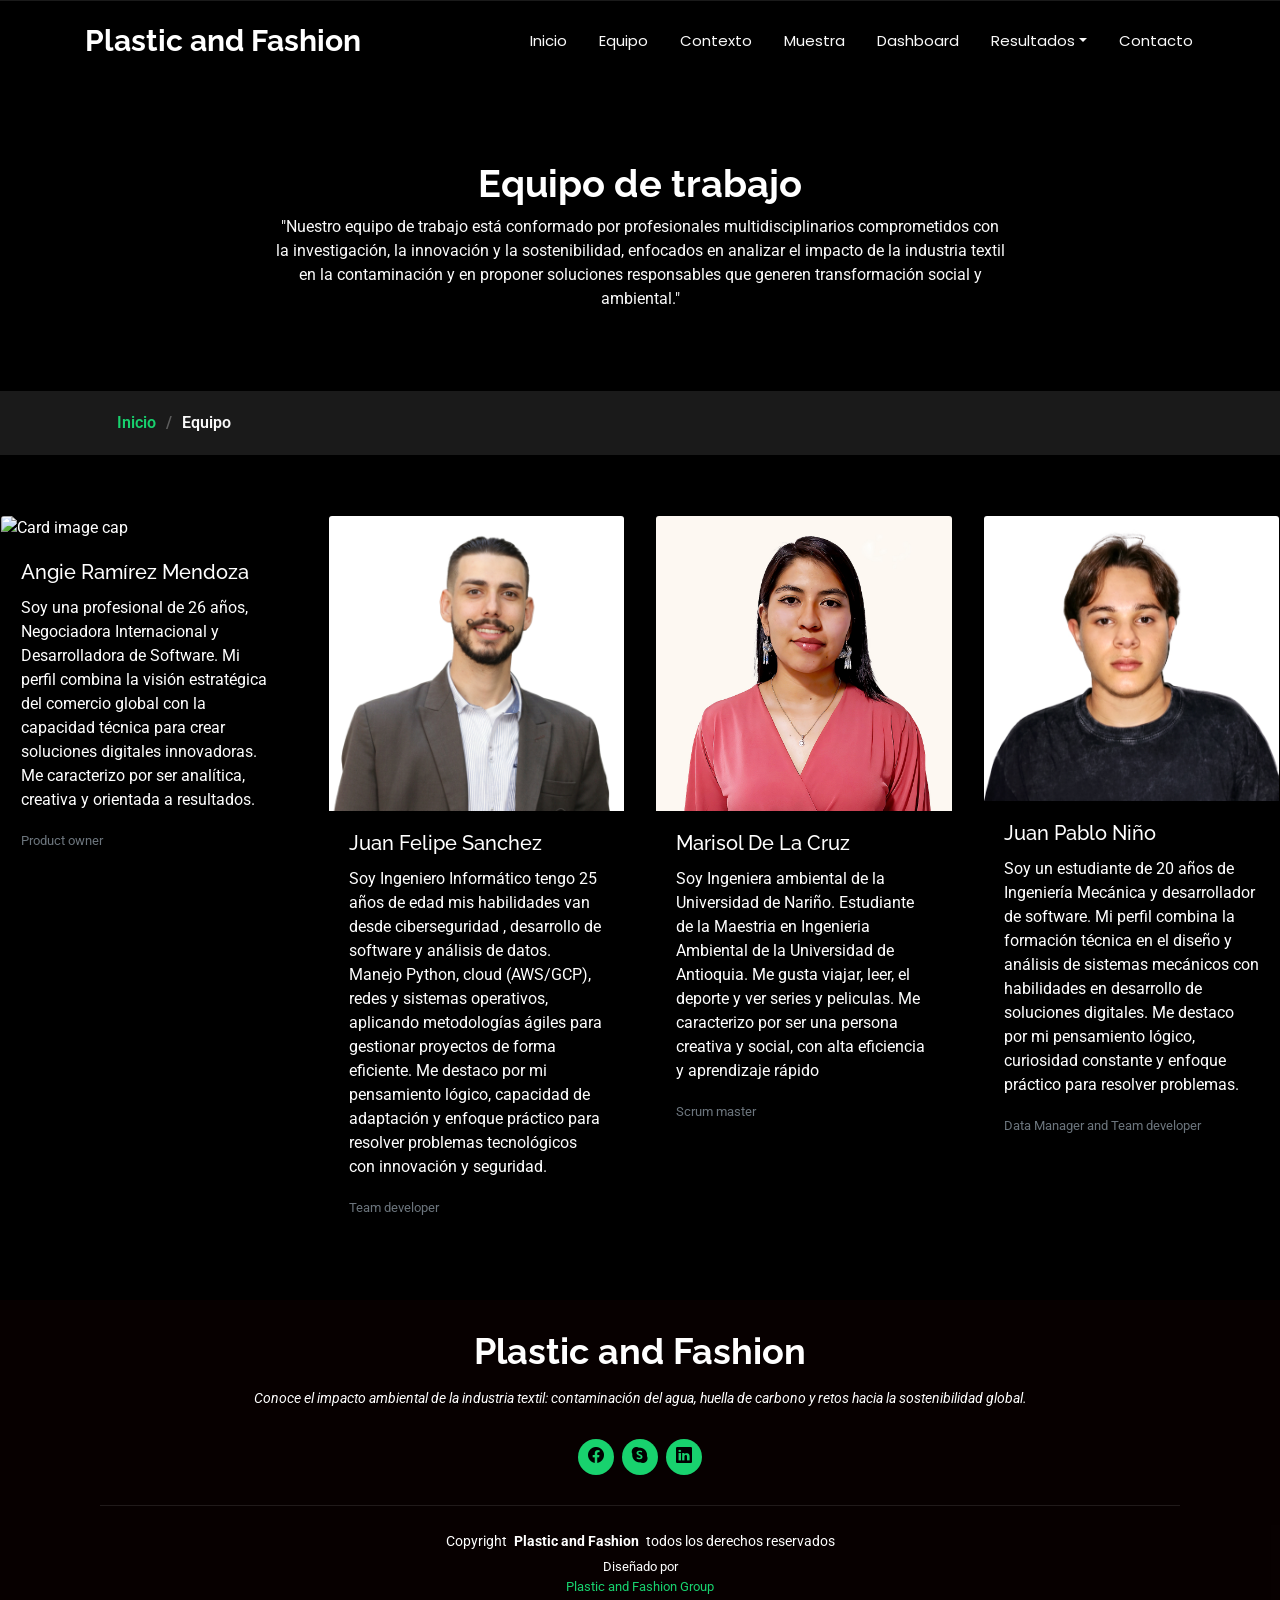
==== about.html @ 72067ec5 "Plastic-and-fashion-project Plastic-and-fashion-project" ====
<!DOCTYPE html>
<html lang="Es">

<head>
  <meta charset="utf-8">
  <meta content="width=device-width, initial-scale=1.0" name="viewport">
  <title>Equipo - Plastic and Fashion</title>
  <meta name="description" content="Descubre cómo la moda contamina y qué estrategias sostenibles pueden transformar la industria textil hacia un futuro responsable.">
  <meta name="keywords" content="Plastico, fashion, ropa, sustentable, sostenible, medio ambiente, contaminacion, reciclaje">

  <!-- Favicons -->
  <link href="assets/img/favicon.png" rel="icon">
  <link href="assets/img/apple-touch-icon.png" rel="apple-touch-icon">

  <!-- Fonts -->
  <link href="https://fonts.googleapis.com" rel="preconnect">
  <link href="https://fonts.gstatic.com" rel="preconnect" crossorigin>
  <link href="https://fonts.googleapis.com/css2?family=Roboto:ital,wght@0,100;0,300;0,400;0,500;0,700;0,900;1,100;1,300;1,400;1,500;1,700;1,900&family=Poppins:ital,wght@0,100;0,200;0,300;0,400;0,500;0,600;0,700;0,800;0,900;1,100;1,200;1,300;1,400;1,500;1,600;1,700;1,800;1,900&family=Raleway:ital,wght@0,100;0,200;0,300;0,400;0,500;0,600;0,700;0,800;0,900;1,100;1,200;1,300;1,400;1,500;1,600;1,700;1,800;1,900&display=swap" rel="stylesheet">

  <!-- Vendor CSS Files -->
  <link href="assets/vendor/bootstrap/css/bootstrap.min.css" rel="stylesheet">
  <link href="assets/vendor/bootstrap-icons/bootstrap-icons.css" rel="stylesheet">
  <link href="assets/vendor/aos/aos.css" rel="stylesheet">
  <link href="assets/vendor/swiper/swiper-bundle.min.css" rel="stylesheet">
  <link href="assets/vendor/glightbox/css/glightbox.min.css" rel="stylesheet">
  

  <!-- Main CSS File -->
<script src="https://code.jquery.com/jquery-3.3.1.slim.min.js" integrity="sha384-q8i/X+965DzO0rT7abK41JStQIAqVgRVzpbzo5smXKp4YfRvH+8abtTE1Pi6jizo" crossorigin="anonymous"></script>
<script src="https://cdn.jsdelivr.net/npm/popper.js@1.14.3/dist/umd/popper.min.js" integrity="sha384-ZMP7rVo3mIykV+2+9J3UJ46jBk0WLaUAdn689aCwoqbBJiSnjAK/l8WvCWPIPm49" crossorigin="anonymous"></script>
<script src="https://cdn.jsdelivr.net/npm/bootstrap@4.1.3/dist/js/bootstrap.min.js" integrity="sha384-ChfqqxuZUCnJSK3+MXmPNIyE6ZbWh2IMqE241rYiqJxyMiZ6OW/JmZQ5stwEULTy" crossorigin="anonymous"></script>
  <link rel="stylesheet" href="https://cdn.jsdelivr.net/npm/bootstrap@4.1.3/dist/css/bootstrap.min.css" integrity="sha384-MCw98/SFnGE8fJT3GXwEOngsV7Zt27NXFoaoApmYm81iuXoPkFOJwJ8ERdknLPMO" crossorigin="anonymous">
  <link href="assets/css/main.css" rel="stylesheet">

</head>

<body class="about-page">
  <style>

img{
    transition: transform 0.4s ease, box-shadow 0.4s ease;
}
img:hover {
      transform: scale(1.1); /* agranda un poco */
      box-shadow: 10px 10px 20px rgba(6, 185, 39, 0.4);
    }
</style>

  <header id="header" class="header d-flex align-items-center fixed-top">
    <div class="container-fluid container-xl position-relative d-flex align-items-center justify-content-between">

      <a href="index.html" class="logo d-flex align-items-center">
        <!-- Uncomment the line below if you also wish to use an image logo -->
        <!-- <img src="assets/img/logo.webp" alt=""> -->
        <h1 class="sitename">Plastic and Fashion</h1>
      </a>

      <nav id="navmenu" class="navmenu">
        <ul>
          <li><a href="index.html">Inicio</a></li>
          <li><a href="about.html">Equipo</a></li>
          <li><a href="resume.html">Contexto</a></li>
          <li><a href="Muestras.html">Muestra</a></li>
          <li><a href="portfolio.html">Dashboard</a></li>
          <li><div class="dropdown custom-dropdown"><a href="services.html" class="dropdown-toggle">Resultados</a>
            <ul class="dropdown-menu custom-dropdown-menu"  aria-labelledby="dropdownMenuButton">
              <li><a class="dropdown-item" href="service-details.html">Analisis de resultados</a></li>
              <li><a class="dropdown-item" href="service-details-2.html">Producciónes mas limpias</a></li>
            </ul> 
          </div></li>
          
          <li><a href="contact.html">Contacto</a></li>
        </ul>
        <i class="mobile-nav-toggle d-xl-none bi bi-list"></i>
      </nav>

    </div>
  </header>

  <main class="main">

    <!-- Page Title -->
    <div class="page-title" data-aos="fade">
      <div class="heading">
        <div class="container">
          <div class="row d-flex justify-content-center text-center">
            <div class="col-lg-8">
              <h1>Equipo de trabajo</h1>
              <p class="mb-0">"Nuestro equipo de trabajo está conformado por profesionales multidisciplinarios comprometidos con la investigación, la innovación y la sostenibilidad, enfocados en analizar el impacto de la industria textil en la contaminación y en proponer soluciones responsables que generen transformación social y ambiental."</p>
            </div>
          </div>
        </div>
      </div>
      <nav class="breadcrumbs">
        <div class="container">
          <ol>
            <li><a href="index.html">Inicio</a></li>
            <li class="current">Equipo</li>
          </ol>
        </div>
      </nav>
    </div><!-- End Page Title -->

    <!-- About Section -->

    <section class="about section">

<div class="card-deck bg-transparent">
  <div class="card bg-transparent text-white">
    <img class="card-img-top" src="assets\img\person\Angie.jpg" alt="Card image cap">
    <div class="card-body">
      <h5 class="card-title">Angie Ramírez Mendoza</h5>
      <p class="card-text">Soy una profesional de 26 años, Negociadora Internacional y Desarrolladora de Software. Mi perfil combina la visión estratégica del comercio global con la capacidad técnica para crear soluciones digitales innovadoras. Me caracterizo por ser analítica, creativa y orientada a resultados.</p>
      <p class="card-text"><small class="text-muted">Product owner</small></p>
    </div>
  </div>
  <div class="card bg-transparent text-white">
    <img class="card-img-top" src="assets\img\person\juanfelipe.jpg" alt="Card image cap">
    <div class="card-body">
      <h5 class="card-title">Juan Felipe Sanchez</h5>
      <p class="card-text">Soy Ingeniero Informático tengo 25 años de edad mis habilidades van desde ciberseguridad , desarrollo de software y análisis de datos. Manejo Python, cloud (AWS/GCP), redes y sistemas operativos, aplicando metodologías ágiles para gestionar proyectos de forma eficiente. Me destaco por mi pensamiento lógico, capacidad de adaptación y enfoque práctico para resolver problemas tecnológicos con innovación y seguridad.</p>
      <p class="card-text"><small class="text-muted">Team developer</small></p>
    </div>
  </div>
  <div class="card bg-transparent text-white">
    <img class="card-img-top" src="assets\img\person\marisol.jpg" alt="Card image cap">
    <div class="card-body">
      <h5 class="card-title">Marisol De La Cruz</h5>
      <p class="card-text">Soy Ingeniera ambiental de la Universidad de Nariño. Estudiante de la Maestria en Ingenieria Ambiental de la Universidad de Antioquia. Me gusta viajar, leer, el deporte y ver series y peliculas. Me caracterizo por ser una persona creativa y social, con alta eficiencia y aprendizaje rápido</p>
      <p class="card-text"><small class="text-muted">Scrum master</small></p>
    </div>
  </div>
  <div class="card bg-transparent text-white">
    <img class="card-img-top" src="assets\img\person\juanpablo.jpg" alt="Card image cap">
    <div class="card-body">
      <h5 class="card-title">Juan Pablo Niño</h5>
      <p class="card-text">Soy un estudiante de 20 años de Ingeniería Mecánica y desarrollador de software. Mi perfil combina la formación técnica en el diseño y análisis de sistemas mecánicos con habilidades en desarrollo de soluciones digitales. Me destaco por mi pensamiento lógico, curiosidad constante y enfoque práctico para resolver problemas.</p>
      <p class="card-text"><small class="text-muted"> Data Manager and Team developer</small></p>
    </div>
  </div>
</div>

</section>
  <footer id="footer" class="footer dark-background">
    <div class="container">
      <h3 class="sitename">Plastic and Fashion</h3>
      <p>Conoce el impacto ambiental de la industria textil: contaminación del agua, huella de carbono y retos hacia la sostenibilidad global.</p>
      <div class="social-links d-flex justify-content-center">
        <a href="https://www.facebook.com/share/g/1CQcZm95CR/" class="pt-2"><i class="bi bi-facebook mt-4"></i></a>
        <a href="https://join.skype.com/invite/your-skype-link" class="pt-2"><i class="bi bi-skype mt-4"></i></a>
        <a href="https://www.linkedin.com/company/talentotechoriente/" class="pt-2"><i class="bi bi-linkedin mt-4"></i></a>
      </div>
      <div class="container">
        <div class="copyright">
          <span>Copyright</span> <strong class="px-1 sitename">Plastic and Fashion</strong> <span>todos los derechos reservados</span>
        </div>
        <div class="credits">
          <!-- All the links in the footer should remain intact. -->
          <!-- You can delete the links only if you've purchased the pro version. -->
          <!-- Licensing information: https://bootstrapmade.com/license/ -->
          <!-- Purchase the pro version with working PHP/AJAX contact form: [buy-url] -->
          Diseñado por <a href="about.html">Plastic and Fashion Group</a>
        </div>
      </div>
    </div>
  </footer>

  <!-- Scroll Top -->
  <a href="#" id="scroll-top" class="scroll-top d-flex align-items-center justify-content-center"><i class="bi bi-arrow-up-short"></i></a>

  <!-- Preloader -->
  <div id="preloader"></div>

  <!-- Vendor JS Files -->
  <script src="assets/vendor/bootstrap/js/bootstrap.bundle.min.js"></script>
  <script src="assets/vendor/php-email-form/validate.js"></script>
  <script src="assets/vendor/aos/aos.js"></script>
  <script src="assets/vendor/typed.js/typed.umd.js"></script>
  <script src="assets/vendor/purecounter/purecounter_vanilla.js"></script>
  <script src="assets/vendor/waypoints/noframework.waypoints.js"></script>
  <script src="assets/vendor/swiper/swiper-bundle.min.js"></script>
  <script src="assets/vendor/glightbox/js/glightbox.min.js"></script>
  <script src="assets/vendor/imagesloaded/imagesloaded.pkgd.min.js"></script>
  <script src="assets/vendor/isotope-layout/isotope.pkgd.min.js"></script>

  <!-- Main JS File -->
  <script src="assets/js/main.js"></script>

</body>

</html>
---- assets/css/main.css ----
/**
* Template Name: Personal
* Template URL: https://bootstrapmade.com/personal-free-resume-bootstrap-template/
* Updated: Mar 05 2025 with Bootstrap v5.3.3
* Author: BootstrapMade.com
* License: https://bootstrapmade.com/license/
*/

/*--------------------------------------------------------------
# Font & Color Variables
# Help: https://bootstrapmade.com/color-system/
--------------------------------------------------------------*/
/* Fonts */
:root {
  --default-font: "Roboto",  system-ui, -apple-system, "Segoe UI", Roboto, "Helvetica Neue", Arial, "Noto Sans", "Liberation Sans", sans-serif, "Apple Color Emoji", "Segoe UI Emoji", "Segoe UI Symbol", "Noto Color Emoji";
  --heading-font: "Raleway",  sans-serif;
  --nav-font: "Poppins",  sans-serif;
}

/* Global Colors - The following color variables are used throughout the website. Updating them here will change the color scheme of the entire website */
:root { 
  --background-color: #000000; /* Background color for the entire website, including individual sections */
  --default-color: #fafafa; /* Default color used for the majority of the text content across the entire website */
  --heading-color: #ffffff; /* Color for headings, subheadings and title throughout the website */
  --accent-color: #18d26e; /* Accent color that represents your brand on the website. It's used for buttons, links, and other elements that need to stand out */
  --surface-color: #1a1a1a; /* The surface color is used as a background of boxed elements within sections, such as cards, icon boxes, or other elements that require a visual separation from the global background. */
  --contrast-color: #000000; /* Contrast color for text, ensuring readability against backgrounds of accent, heading, or default colors. */
}

/* Nav Menu Colors - The following color variables are used specifically for the navigation menu. They are separate from the global colors to allow for more customization options */
:root {
  --nav-color: #fafafa;  /* The default color of the main navmenu links */
  --nav-hover-color: #ffffff; /* Applied to main navmenu links when they are hovered over or active */
  --nav-mobile-background-color: #18d26e; /* Used as the background color for mobile navigation menu */
  --nav-dropdown-background-color: #f8f7f7; /* Used as the background color for dropdown items that appear when hovering over primary navigation items */
  --nav-dropdown-color: #fafafa; /* Used for navigation links of the dropdown items in the navigation menu. */
  --nav-dropdown-hover-color: #18d26e; /* Similar to --nav-hover-color, this color is applied to dropdown navigation links when they are hovered over. */
}

/* Color Presets - These classes override global colors when applied to any section or element, providing reuse of the sam color scheme. */

.light-background {
  --background-color: #ffffff;
  --surface-color: #343434;
}

.dark-background {
  --background-color: rgba(8, 1, 1, 0.975);
  --default-color: #ffffff;
  --heading-color: #ffffff;
  --surface-color: #292929f9;
  --contrast-color: #000000;
}

/* Smooth scroll */
:root {
  scroll-behavior: smooth;
}

/*--------------------------------------------------------------
# General Styling & Shared Classes
--------------------------------------------------------------*/
body {
  color: var(--default-color);
  background-color: var(--background-color);
  font-family: var(--default-font);
}

a {
  color: var(--accent-color);
  text-decoration: none;
  transition: 0.3s;
}

a:hover {
  color: color-mix(in srgb, var(--accent-color), transparent 25%);
  text-decoration: none;
}

h1,
h2,
h3,
h4,
h5,
h6 {
  color: var(--heading-color);
  font-family: var(--heading-font);
}

/* PHP Email Form Messages
------------------------------*/
.php-email-form .error-message {
  display: none;
  background: #df1529;
  color: #ffffff;
  text-align: left;
  padding: 15px;
  margin-bottom: 24px;
  font-weight: 600;
}

.php-email-form .sent-message {
  display: none;
  color: #ffffff;
  background: #059652;
  text-align: center;
  padding: 15px;
  margin-bottom: 24px;
  font-weight: 600;
}

.php-email-form .loading {
  display: none;
  background: var(--surface-color);
  text-align: center;
  padding: 15px;
  margin-bottom: 24px;
}

.php-email-form .loading:before {
  content: "";
  display: inline-block;
  border-radius: 50%;
  width: 24px;
  height: 24px;
  margin: 0 10px -6px 0;
  border: 3px solid var(--accent-color);
  border-top-color: var(--surface-color);
  animation: php-email-form-loading 1s linear infinite;
}

@keyframes php-email-form-loading {
  0% {
    transform: rotate(0deg);
  }

  100% {
    transform: rotate(360deg);
  }
}

/*--------------------------------------------------------------
# Global Header
--------------------------------------------------------------*/

.custom-dropdown:hover .custom-dropdown-menu, a {
      display: block !important;
      margin-top: 0; /* evita salto raro */
    }

.custom-dropdown-menu ul{
  background-color: white;
}
.custom-dropdown-menu a{
  color: #000000;
  display: block;

}

.header {
  --background-color: rgba(0, 0, 0, 0);
  color: var(--default-color);
  background-color: var(--background-color);
  padding: 15px 0;
  transition: all 0.5s;
  z-index: 997;
  position: absolute;
}

.superpuesto {
  position: absolute;
  top: 0;
  left: 0;
  background: rgba(255, 255, 255, 0);
  width: 100%;
  padding: 10px;
  z-index: 9999;
}

.contenido {
  background: rgba(255, 255, 255, 0);
  padding: 20px;
}

.header:hover{
background-color: var(--nav-hover-color)  ;}

.header:hover a{
  color: black;
} 
.header:hover h1{
  color: black !important;
}
.header .logo {
  line-height: 1;
}

.header .logo img {
  max-height: 32px;
  margin-right: 8px;
}

.header .logo h1 {
  font-size: 30px;
  margin: 0;
  font-weight: 700;
  color: var(--heading-color);
}

.scrolled .header {
  box-shadow: 0px 0 18px rgba(0, 0, 0, 0.1);
}

/* Global Header on Scroll
------------------------------*/
.scrolled .header {
  --background-color: rgba(0, 0, 0, 0.8);
}

/*--------------------------------------------------------------
# Navigation Menu
--------------------------------------------------------------*/
/* Desktop Navigation */
@media (min-width: 1200px) {
  .navmenu {
    padding: 0;
  }

  .navmenu ul {
    margin: 0;
    padding: 0;
    display: flex;
    list-style: none;
    align-items: center;
  }

  .navmenu li {
    position: relative;
  }

  .navmenu>ul>li {
    white-space: nowrap;
    padding: 15px 14px;
  }

  .navmenu>ul>li:last-child {
    padding-right: 0;
  }

  .navmenu a,
  .navmenu a:focus {
    color: var(--nav-color);
    font-size: 15px;
    padding: 0 2px;
    font-family: var(--nav-font);
    font-weight: 400;
    display: flex;
    align-items: center;
    justify-content: space-between;
    white-space: nowrap;
    transition: 0.3s;
    position: relative;
  }

  .navmenu a i,
  .navmenu a:focus i {
    font-size: 12px;
    line-height: 0;
    margin-left: 5px;
    transition: 0.3s;
  }

  .navmenu>ul>li>a:before {
    content: "";
    position: absolute;
    height: 2px;
    bottom: -6px;
    left: 0;
    background-color: var(--nav-hover-color);
    visibility: hidden;
    width: 0px;
    transition: all 0.3s ease-in-out 0s;
  }

  .navmenu a:hover:before,
  .navmenu li:hover>a:before,
  .navmenu .active:before {
    visibility: visible;
    width: 25px;
  }


  .navmenu .dropdown ul {
    margin: 0;
    padding: 10px 0;
    
    display: block;
    position: absolute;
    visibility: hidden;
    left: 14px;
    top: 130%;
    opacity: 0;
    transition: 0.3s;
    border-radius: 4px;
    z-index: 99;
    box-shadow: 0px 0px 30px rgba(0, 0, 0, 0.1);
  }

  .navmenu .dropdown ul li {
  }

  .navmenu .dropdown ul a {
    padding: 10px 20px;
    text-transform: none;

  }

  .navmenu .dropdown ul a i {
  }



  .navmenu .dropdown:hover>ul {
    opacity: 1;
    top: 100%;
    visibility: visible;
  }

  .navmenu .dropdown .dropdown ul {
    top: 0;
    left: -90%;
    visibility: hidden;
  }

  .navmenu .dropdown .dropdown:hover>ul {
    opacity: 1;
    top: 0;
    left: -100%;
    visibility: visible;
  }
}

/* Mobile Navigation */
@media (max-width: 1199px) {
  .mobile-nav-toggle {
    color: var(--nav-color);
    font-size: 28px;
    line-height: 0;
    margin-right: 10px;
    cursor: pointer;
    transition: color 0.3s;
  }

  .navmenu {
    padding: 0;
    z-index: 9997;
  }

  .navmenu ul {
    display: none;
    list-style: none;
    position: absolute;
    inset: 60px 20px 20px 20px;
    padding: 10px 0;
    margin: 0;
    border-radius: 6px;
    background-color: var(--nav-mobile-background-color);
    border: 1px solid color-mix(in srgb, var(--default-color), transparent 90%);
    box-shadow: none;
    overflow-y: auto;
    transition: 0.3s;
    z-index: 9998;
  }

  .navmenu a,
  .navmenu a:focus {
    color: var(--nav-dropdown-color);
    padding: 10px 20px;
    font-family: var(--nav-font);
    font-size: 17px;
    font-weight: 500;
    display: flex;
    align-items: center;
    justify-content: space-between;
    white-space: nowrap;
    transition: 0.3s;
  }

  .navmenu a i,
  .navmenu a:focus i {
    font-size: 12px;
    line-height: 0;
    margin-left: 5px;
    width: 30px;
    height: 30px;
    display: flex;
    align-items: center;
    justify-content: center;
    border-radius: 50%;
    transition: 0.3s;
    background-color: color-mix(in srgb, var(--accent-color), transparent 90%);
  }

  .navmenu a i:hover,
  .navmenu a:focus i:hover {
    background-color: var(--accent-color);
    color: var(--contrast-color);
  }


  .navmenu .active i,
  .navmenu .active:focus i {
    background-color: var(--accent-color);
    color: var(--contrast-color);
    transform: rotate(180deg);
  }

  .navmenu .dropdown ul {
    position: static;
    display: none;
    z-index: 99;
    padding: 10px 0;
    margin: 10px 20px;
    background-color: var(--nav-dropdown-background-color);
    transition: all 0.5s ease-in-out;
  }

  .navmenu .dropdown ul ul {
    background-color: rgba(33, 37, 41, 0.1);
  }

  .navmenu .dropdown>.dropdown-active {
    display: block;
    background-color: rgba(33, 37, 41, 0.03);
  }

  .mobile-nav-active {
    overflow: hidden;
  }

  .mobile-nav-active .mobile-nav-toggle {
    color: #fff;
    position: absolute;
    font-size: 32px;
    top: 15px;
    right: 15px;
    margin-right: 0;
    z-index: 9999;
  }

  .mobile-nav-active .navmenu {
    position: fixed;
    overflow: hidden;
    inset: 0;
    background: rgba(33, 37, 41, 0.8);
    transition: 0.3s;
  }

  .mobile-nav-active .navmenu>ul {
    display: block;
  }
}

/*--------------------------------------------------------------
# Global Footer
--------------------------------------------------------------*/
.footer {
  color: var(--default-color);
  background-color: var(--background-color);
  font-size: 14px;
  text-align: center;
  padding: 30px 0;
  position: relative;
}

.footer h3 {
  font-size: 36px;
  font-weight: 700;
  position: relative;
  padding: 0;
  margin: 0 0 15px 0;
}

.footer p {
  font-size: 15;
  font-style: italic;
  padding: 0;
  margin: 0 0 30px 0;
}

.footer .social-links {
  margin: 0 0 30px 0;
}

.footer .social-links a {
  font-size: 16px;
  display: flex;
  align-items: center;
  justify-content: center;
  background: var(--accent-color);
  color: var(--contrast-color);
  line-height: 1;
  margin: 0 4px;
  border-radius: 50%;
  text-align: center;
  width: 36px;
  height: 36px;
  transition: 0.3s;
}

.footer .social-links a:hover {
  background: color-mix(in srgb, var(--accent-color), transparent 20%);
  text-decoration: none;
}

.footer .copyright {
  padding-top: 25px;
  border-top: 1px solid color-mix(in srgb, var(--default-color), transparent 90%);
}

.footer .credits {
  font-size: 13px;
  padding-top: 5px;
}

/*--------------------------------------------------------------
# Preloader
--------------------------------------------------------------*/
#preloader {
  position: fixed;
  inset: 0;
  z-index: 999999;
  overflow: hidden;
  background: var(--background-color);
  transition: all 0.6s ease-out;
}

#preloader:before {
  content: "";
  position: fixed;
  top: calc(50% - 30px);
  left: calc(50% - 30px);
  border: 6px solid #ffffff;
  border-color: var(--accent-color) transparent var(--accent-color) transparent;
  border-radius: 50%;
  width: 60px;
  height: 60px;
  animation: animate-preloader 1.5s linear infinite;
}

@keyframes animate-preloader {
  0% {
    transform: rotate(0deg);
  }

  100% {
    transform: rotate(360deg);
  }
}

/*--------------------------------------------------------------
# Scroll Top Button
--------------------------------------------------------------*/
.scroll-top {
  position: fixed;
  visibility: hidden;
  opacity: 0;
  right: 15px;
  bottom: -15px;
  z-index: 99999;
  background-color: var(--accent-color);
  width: 44px;
  height: 44px;
  border-radius: 50px;
  transition: all 0.4s;
}

.scroll-top i {
  font-size: 24px;
  color: var(--contrast-color);
  line-height: 0;
}

.scroll-top:hover {
  background-color: color-mix(in srgb, var(--accent-color), transparent 20%);
  color: var(--contrast-color);
}

.scroll-top.active {
  visibility: visible;
  opacity: 1;
  bottom: 15px;
}

/*--------------------------------------------------------------
# Disable aos animation delay on mobile devices
--------------------------------------------------------------*/
@media screen and (max-width: 768px) {
  [data-aos-delay] {
    transition-delay: 0 !important;
  }
}

/*--------------------------------------------------------------
# Global Page Titles & Breadcrumbs
--------------------------------------------------------------*/
.page-title {
  color: var(--default-color);
  background-color: var(--background-color);
  position: relative;
}

.page-title .heading {
  padding: 160px 0 80px 0;
  border-top: 1px solid color-mix(in srgb, var(--default-color), transparent 90%);
}

.page-title .heading h1 {
  font-size: 38px;
  font-weight: 700;
}

.page-title nav {
  background-color: color-mix(in srgb, var(--default-color), transparent 90%);
  padding: 20px 0;
}

.page-title nav ol {
  display: flex;
  flex-wrap: wrap;
  list-style: none;
  margin: 0;
  font-size: 16px;
  font-weight: 600;
}

.page-title nav ol li+li {
  padding-left: 10px;
}

.page-title nav ol li+li::before {
  content: "/";
  display: inline-block;
  padding-right: 10px;
  color: color-mix(in srgb, var(--default-color), transparent 70%);
}

/*--------------------------------------------------------------
# Global Sections
--------------------------------------------------------------*/
section,
.section {
  color: var(--default-color);
  background-color: var(--background-color);
  padding: 60px 0;
  scroll-margin-top: 100px;
  overflow: clip;

}

@media (max-width: 1199px) {

  section,
  .section {
    scroll-margin-top: 66px;
  }
}

/*--------------------------------------------------------------
# Global Section Titles
--------------------------------------------------------------*/
.section-title {
  padding-bottom: 60px;
  position: relative;
}

.section-title h2 {
  font-size: 14px;
  font-weight: 500;
  padding: 0;
  line-height: 1px;
  margin: 0;
  letter-spacing: 1.5px;
  text-transform: uppercase;
  color: color-mix(in srgb, var(--default-color), transparent 50%);
  position: relative;
}

.section-title h2::after {
  content: "";
  width: 120px;
  height: 1px;
  display: inline-block;
  background: var(--accent-color);
  margin: 4px 10px;
}

.section-title div {
  color: var(--heading-color);
  margin: 0;
  margin: 0;
  font-size: 28px;
  font-weight: 700;
  text-transform: uppercase;
  font-family: var(--heading-font);
}

/*--------------------------------------------------------------
# Hero Section
--------------------------------------------------------------*/
.hero {
  width: 100%;
  min-height: 100vh;
  position: relative;
  padding: 80px 0;
  display: flex;
  align-items: center;
  justify-content: center;
}

.hero img {
  position: absolute;
  inset: 0;
  display: block;
  width: 100%;
  height: 100%;
  object-fit: cover;
  z-index: 1;
}

.hero .container {
  position: relative;
  z-index: 3;
}

.hero h2 {
  margin: 0;
  font-size: 64px;
  font-weight: 700;
}

.hero p {
  margin: 5px 0 0 0;
  font-size: 26px;
}

.hero p span {
  letter-spacing: 1px;
  border-bottom: 2px solid var(--accent-color);
}

.hero .social-links {
  margin-top: 25px;
}

.hero .social-links a {
  background-color: color-mix(in srgb, var(--default-color), transparent 90%);
  color: var(--default-color);
  font-size: 14px;
  width: 40px;
  height: 40px;
  border-radius: 50px;
  display: inline-flex;
  align-items: center;
  justify-content: center;
  margin-right: 20px;
  transition: 0.3s;
}

.hero .social-links a:hover {
  background-color: var(--accent-color);
}

@media (max-width: 768px) {
  .hero h2 {
    font-size: 32px;
  }

  .hero p {
    font-size: 20px;
  }
}

/*--------------------------------------------------------------
# About Section
--------------------------------------------------------------*/
.about .content h2 {
  font-weight: 700;
  font-size: 24px;
}

.about .content ul {
  list-style: none;
  padding: 0;
}

.about .content ul li {
  margin-bottom: 20px;
  display: flex;
  align-items: center;
}

.about .content ul strong {
  margin-right: 10px;
}

.about .content ul i {
  font-size: 16px;
  margin-right: 5px;
  color: var(--accent-color);
  line-height: 0;
}

/*--------------------------------------------------------------
# Stats Section
--------------------------------------------------------------*/
.stats i {
  background-color: var(--surface-color);
  color: var(--accent-color);
  box-shadow: 0px 2px 25px rgba(0, 0, 0, 0.1);
  width: 54px;
  height: 54px;
  font-size: 24px;
  border-radius: 50px;
  border: 2px solid var(--background-color);
  display: inline-flex;
  align-items: center;
  justify-content: center;
  position: relative;
  z-index: 1;
}

.stats .stats-item {
  background-color: var(--surface-color);
  margin-top: -27px;
  padding: 30px 30px 25px 30px;
  width: 100%;
  position: relative;
  text-align: center;
  box-shadow: 0px 2px 35px rgba(0, 0, 0, 0.1);
  border-radius: 4px;
  z-index: 0;
}

.stats .stats-item span {
  font-size: 36px;
  display: block;
  font-weight: 700;
  color: color-mix(in srgb, var(--default-color), transparent 20%);
}

.stats .stats-item p {
  padding: 0;
  margin: 0;
  font-family: var(--heading-font);
  font-size: 16px;
}

/*--------------------------------------------------------------
# Skills Section
--------------------------------------------------------------*/
.skills .progress {
  height: 60px;
  display: block;
  background: none;
  border-radius: 0;
}

.skills .progress .skill {
  color: var(--heading-color);
  padding: 0;
  margin: 0 0 6px 0;
  text-transform: uppercase;
  display: block;
  font-weight: 600;
  font-family: var(--heading-font);
}

.skills .progress .skill .val {
  float: right;
  font-style: normal;
}

.skills .progress-bar-wrap {
  background: color-mix(in srgb, var(--default-color), transparent 90%);
  height: 10px;
}

.skills .progress-bar {
  width: 1px;
  height: 10px;
  transition: 0.9s;
  background-color: var(--accent-color);
}

/*--------------------------------------------------------------
# Interests Section
--------------------------------------------------------------*/
.interests .features-item {
  background-color: var(--surface-color);
  display: flex;
  align-items: center;
  padding: 20px;
  transition: 0.3s;
  border: 1px solid color-mix(in srgb, var(--default-color), transparent 90%);
  position: relative;
}

.interests .features-item i {
  font-size: 32px;
  padding-right: 10px;
  line-height: 0;
}

.interests .features-item h3 {
  font-weight: 700;
  margin: 0;
  padding: 0;
  line-height: 1;
  font-size: 16px;
}

.interests .features-item h3 a {
  color: var(--heading-color);
  transition: 0.3s;
}

.interests .features-item:hover {
  border-color: var(--accent-color);
}

.interests .features-item:hover h3 a {
  color: var(--accent-color);
}

/*--------------------------------------------------------------
# Testimonials Section
--------------------------------------------------------------*/
.testimonials .testimonials-carousel,
.testimonials .testimonials-slider {
  overflow: hidden;
}

.testimonials .testimonial-item {
  box-sizing: content-box;
  min-height: 320px;
}

.testimonials .testimonial-item .testimonial-img {
  width: 90px;
  border-radius: 50%;
  margin: -40px 0 0 40px;
  position: relative;
  z-index: 2;
  border: 6px solid var(--background-color);
}

.testimonials .testimonial-item h3 {
  font-size: 18px;
  font-weight: bold;
  margin: 10px 0 5px 45px;
}

.testimonials .testimonial-item h4 {
  font-size: 14px;
  color: color-mix(in srgb, var(--default-color), transparent 20%);
  margin: 0 0 0 45px;
}

.testimonials .testimonial-item .quote-icon-left,
.testimonials .testimonial-item .quote-icon-right {
  color: color-mix(in srgb, var(--accent-color), transparent 50%);
  font-size: 26px;
  line-height: 0;
}

.testimonials .testimonial-item .quote-icon-left {
  display: inline-block;
  left: -5px;
  position: relative;
}

.testimonials .testimonial-item .quote-icon-right {
  display: inline-block;
  right: -5px;
  position: relative;
  top: 10px;
  transform: scale(-1, -1);
}

.testimonials .testimonial-item p {
  font-style: italic;
  margin: 0 15px 0 15px;
  padding: 20px 20px 60px 20px;
  background: var(--surface-color);
  border-radius: 6px;
  position: relative;
  z-index: 1;
}

.testimonials .swiper-wrapper {
  height: auto;
}

.testimonials .swiper-pagination {
  margin-top: 20px;
  position: relative;
}

.testimonials .swiper-pagination .swiper-pagination-bullet {
  width: 12px;
  height: 12px;
  background-color: var(--background-color);
  opacity: 1;
  border: 1px solid var(--accent-color);
}

.testimonials .swiper-pagination .swiper-pagination-bullet-active {
  background-color: var(--accent-color);
}

/*--------------------------------------------------------------
# Resume Section
--------------------------------------------------------------*/
.resume .resume-title {
  color: var(--heading-color);
  font-size: 26px;
  font-weight: 700;
  margin-top: 20px;
  margin-bottom: 20px;
}

.resume .resume-item {
  padding: 0 0 20px 20px;
  margin-top: -2px;
  border-left: 2px solid var(--accent-color);
  position: relative;
}

.resume .resume-item h4 {
  line-height: 18px;
  font-size: 18px;
  font-weight: 600;
  text-transform: uppercase;
  color: color-mix(in srgb, var(--default-color), transparent 20%);
  margin-bottom: 10px;
}

.resume .resume-item h5 {
  font-size: 16px;
  padding: 5px 15px;
  font-weight: 600;
  margin-bottom: 10px;
}

.resume .resume-item ul {
  padding-left: 20px;
}

.resume .resume-item ul li {
  padding-bottom: 10px;
}

.resume .resume-item:last-child {
  padding-bottom: 0;
}

.resume .resume-item::before {
  content: "";
  height: 16px;
  border-radius: 50px;
  left: -9px;
  top: 0;
  background: var(--background-color);
  border: 2px solid var(--accent-color);
}

/*--------------------------------------------------------------
# Services Section
--------------------------------------------------------------*/
.services .service-item {
  background-color: var(--surface-color);
  text-align: center;
  padding: 80px 20px;
  transition: all ease-in-out 0.3s;
  height: 100%;
}

.services .service-item .icon {
  margin: 0 auto;
  width: 64px;
  height: 64px;
  background: var(--accent-color);
  border-radius: 4px;
  display: flex;
  align-items: center;
  justify-content: center;
  margin-bottom: 20px;
  transition: 0.3s;
  transform-style: preserve-3d;
}

.services .service-item .icon i {
  color: var(--contrast-color);
  font-size: 28px;
  transition: ease-in-out 0.3s;
}

.services .service-item .icon::before {
  position: absolute;
  content: "";
  left: -8px;
  top: -8px;
  height: 100%;
  width: 100%;
  background: color-mix(in srgb, var(--accent-color), transparent 80%);
  border-radius: 5px;
  transition: all 0.3s ease-out 0s;
  transform: translateZ(-1px);
}

.services .service-item h3 {
  font-weight: 700;
  margin: 10px 0 15px 0;
  font-size: 22px;
}

.services .service-item p {
  line-height: 24px;
  font-size: 14px;
  margin-bottom: 0;
}

.services .service-item:hover {
  background: var(--accent-color);
  border-color: var(--accent-color);
}

.services .service-item:hover .icon {
  background: var(--surface-color);
}

.services .service-item:hover .icon i {
  color: var(--accent-color);
}

.services .service-item:hover .icon::before {
  background: color-mix(in srgb, var(--background-color), transparent 70%);
}

.services .service-item:hover h3,
.services .service-item:hover p {
  color: var(--contrast-color);
}

/*--------------------------------------------------------------
# Service Details Section
--------------------------------------------------------------*/
.service-details .services-list {
  background-color: var(--surface-color);
  padding: 10px 30px;
  border: 1px solid color-mix(in srgb, var(--default-color), transparent 90%);
  margin-bottom: 20px;
}

.service-details .services-list a {
  display: block;
  line-height: 1;
  padding: 8px 0 8px 15px;
  border-left: 3px solid color-mix(in srgb, var(--default-color), transparent 70%);
  margin: 20px 0;
  color: color-mix(in srgb, var(--default-color), transparent 20%);
  transition: 0.3s;
}

.service-details .services-list a.active {
  color: var(--heading-color);
  font-weight: 700;
  border-color: var(--accent-color);
}

.service-details .services-list a:hover {
  border-color: var(--accent-color);
}

.service-details .services-img {
  margin-bottom: 20px;
}

.service-details h3 {
  font-size: 26px;
  font-weight: 700;
}

.service-details h4 {
  font-size: 20px;
  font-weight: 700;
}

.service-details p {
  font-size: 15px;
}

.service-details ul {
  list-style: none;
  padding: 0;
  font-size: 15px;
}

.service-details ul li {
  padding: 5px 0;
  display: flex;
  align-items: center;
}

.service-details ul i {
  font-size: 20px;
  margin-right: 8px;
  color: var(--accent-color);
}

/*--------------------------------------------------------------
# Portfolio Section
--------------------------------------------------------------*/
.portfolio .portfolio-filters {
  padding: 0;
  margin: 0 auto 20px auto;
  list-style: none;
  text-align: center;
}

.portfolio .portfolio-filters li {
  cursor: pointer;
  display: inline-block;
  padding: 0;
  font-size: 18px;
  font-weight: 500;
  margin: 0 10px;
  line-height: 1;
  margin-bottom: 5px;
  transition: all 0.3s ease-in-out;
}

.portfolio .portfolio-filters li:hover,
.portfolio .portfolio-filters li.filter-active {
  color: var(--accent-color);
}

.portfolio .portfolio-filters li:first-child {
  margin-left: 0;
}

.portfolio .portfolio-filters li:last-child {
  margin-right: 0;
}

@media (max-width: 575px) {
  .portfolio .portfolio-filters li {
    font-size: 14px;
    margin: 0 5px;
  }
}

.portfolio .portfolio-content {
  position: relative;
  overflow: hidden;
}

.portfolio .portfolio-content img {
  transition: 0.3s;
}

.portfolio .portfolio-content .portfolio-info {
  opacity: 0;
  position: absolute;
  inset: 0;
  z-index: 3;
  transition: all ease-in-out 0.3s;
  background: rgba(0, 0, 0, 0.6);
  padding: 15px;
}

.portfolio .portfolio-content .portfolio-info h4 {
  font-size: 14px;
  padding: 5px 10px;
  font-weight: 400;
  color: #ffffff;
  display: inline-block;
  background-color: var(--accent-color);
}

.portfolio .portfolio-content .portfolio-info p {
  position: absolute;
  bottom: 10px;
  text-align: center;
  display: inline-block;
  left: 0;
  right: 0;
  font-size: 16px;
  font-weight: 600;
  color: rgba(255, 255, 255, 0.8);
}

.portfolio .portfolio-content .portfolio-info .preview-link,
.portfolio .portfolio-content .portfolio-info .details-link {
  position: absolute;
  left: calc(50% - 40px);
  font-size: 26px;
  top: calc(50% - 14px);
  color: #fff;
  transition: 0.3s;
  line-height: 1.2;
}

.portfolio .portfolio-content .portfolio-info .preview-link:hover,
.portfolio .portfolio-content .portfolio-info .details-link:hover {
  color: var(--accent-color);
}

.portfolio .portfolio-content .portfolio-info .details-link {
  left: 50%;
  font-size: 34px;
  line-height: 0;
}

.portfolio .portfolio-content:hover .portfolio-info {
  opacity: 1;
}

.portfolio .portfolio-content:hover img {
  transform: scale(1.1);
}

/*--------------------------------------------------------------
# Portfolio Details Section
--------------------------------------------------------------*/
.portfolio-details .portfolio-details-slider img {
  width: 100%;
}

.portfolio-details .portfolio-details-slider .swiper-pagination {
  margin-top: 20px;
  position: relative;
}

.portfolio-details .portfolio-details-slider .swiper-pagination .swiper-pagination-bullet {
  width: 12px;
  height: 12px;
  background-color: color-mix(in srgb, var(--default-color), transparent 85%);
  opacity: 1;
}

.portfolio-details .portfolio-details-slider .swiper-pagination .swiper-pagination-bullet-active {
  background-color: var(--accent-color);
}

.portfolio-details .portfolio-info {
  background-color: var(--surface-color);
  padding: 30px;
  box-shadow: 0px 0 30px rgba(0, 0, 0, 0.1);
}

.portfolio-details .portfolio-info h3 {
  font-size: 22px;
  font-weight: 700;
  margin-bottom: 20px;
  padding-bottom: 20px;
  border-bottom: 1px solid color-mix(in srgb, var(--default-color), transparent 85%);
}

.portfolio-details .portfolio-info ul {
  list-style: none;
  padding: 0;
  font-size: 15px;
}

.portfolio-details .portfolio-info ul li+li {
  margin-top: 10px;
}

.portfolio-details .portfolio-description {
  padding-top: 30px;
}

.portfolio-details .portfolio-description h2 {
  font-size: 26px;
  font-weight: 700;
  margin-bottom: 20px;
}

.portfolio-details .portfolio-description p {
  padding: 0;
  color: color-mix(in srgb, var(--default-color), transparent 30%);
}

/*--------------------------------------------------------------
# Starter Section Section
--------------------------------------------------------------*/
.starter-section {
  /* Add your styles here */
}

/*--------------------------------------------------------------
# Contact Section
--------------------------------------------------------------*/
.contact .info-item {
  box-shadow: 0px 0px 20px rgba(0, 0, 0, 0.1);
  padding: 20px 30px;
}

.contact .info-item .icon {
  color: var(--contrast-color);
  background-color: var(--accent-color);
  width: 56px;
  height: 56px;
  font-size: 24px;
  display: flex;
  justify-content: center;
  align-items: center;
  transition: all 0.3s ease-in-out;
  border-radius: 50%;
  margin-right: 15px;
}

.contact .info-item h3 {
  font-size: 18px;
  font-weight: 700;
  margin: 0 0 2px 0;
}

.contact .info-item p {
  padding: 0;
  margin-bottom: 0;
  font-size: 14px;
}

.contact .info-item .social-links a {
  font-size: 24px;
  display: inline-block;
  line-height: 1;
  margin: 4px 6px 0 0;
  transition: 0.3s;
  color: color-mix(in srgb, var(--default-color), transparent 50%);
}

.contact .info-item .social-links a:hover {
  color: var(--accent-color);
}

.contact .php-email-form {
  box-shadow: 0px 0px 20px rgba(0, 0, 0, 0.1);
  padding: 30px;
  margin-top: 30px;
}

@media (max-width: 575px) {
  .contact .php-email-form {
    padding: 20px;
  }
}

.contact .php-email-form input[type=text],
.contact .php-email-form input[type=email],
.contact .php-email-form textarea {
  color: var(--default-color);
  background-color: color-mix(in srgb, var(--background-color), transparent 50%);
  border-color: color-mix(in srgb, var(--default-color), transparent 80%);
  font-size: 14px;
  padding: 10px 15px;
  box-shadow: none;
  border-radius: 0;
}

.contact .php-email-form input[type=text]:focus,
.contact .php-email-form input[type=email]:focus,
.contact .php-email-form textarea:focus {
  border-color: var(--accent-color);
}

.contact .php-email-form input[type=text]::placeholder,
.contact .php-email-form input[type=email]::placeholder,
.contact .php-email-form textarea::placeholder {
  color: color-mix(in srgb, var(--default-color), transparent 70%);
}

.contact .php-email-form button[type=submit] {
  color: var(--contrast-color);
  background: var(--accent-color);
  border: 0;
  padding: 10px 30px;
  transition: 0.4s;
  border-radius: 50px;
}

.contact .php-email-form button[type=submit]:hover {
  background: color-mix(in srgb, var(--accent-color), transparent 20%);
}

#imgcontexto {
  width: 100%;
  height: 250px; /* Puedes ajustar este valor según la altura que necesites */
  object-fit: cover; /* Esta es la propiedad clave */
  border-radius: 8px;
  box-shadow: 0 4px 8px rgba(0, 0, 0, 0.1);
  transition: transform 0.3s ease, box-shadow 0.3s ease;
}

    /* <span style="color: green;">Definimos la clase principal del carrusel del header con padding superior para separarlo del menú</span> */
    .header-carousel {
      padding-top: 80px; /* <span style="color: green;">Espacio superior para que no se superponga con el menú fijo</span> */
      background: linear-gradient(135deg, #000000 0%, #000000 100%); /* <span style="color: green;">Fondo degradado oscuro que combina con el tema</span> */
      position: relative; /* <span style="color: green;">Posicionamiento relativo para que los elementos internos se posicionen correctamente</span> */
    }
    
    /* <span style="color: green;">NUEVO: Estilos esenciales para el funcionamiento del carrusel</span> */
    .header-carousel .carousel {
      position: relative; /* <span style="color: green;">Posicionamiento relativo para el contenedor del carrusel</span> */
    }
    
    /* <span style="color: green;">NUEVO: Contenedor de slides con overflow oculto</span> */
    .header-carousel .carousel-inner {
      position: relative; /* <span style="color: green;">Posicionamiento relativo</span> */
      width: 100%; /* <span style="color: green;">Ancho completo</span> */
      overflow: hidden; /* <span style="color: green;">Ocultar slides que no están activos</span> */
    }
    
    /* <span style="color: green;">NUEVO: Configuración básica de los slides</span> */
    .header-carousel .carousel-item {
      position: relative; /* <span style="color: green;">Posicionamiento relativo por defecto</span> */
      display: none; /* <span style="color: green;">Ocultar todos los slides por defecto</span> */
      float: left; /* <span style="color: green;">Alineación a la izquierda</span> */
      width: 100%; /* <span style="color: green;">Ancho completo</span> */
      margin-right: -100%; /* <span style="color: green;">Margen negativo para superposición</span> */
      backface-visibility: hidden; /* <span style="color: green;">Optimización para animaciones</span> */
      transition: transform 0.6s ease-in-out; /* <span style="color: green;">Transición suave de 0.6 segundos</span> */
    }
    
    /* <span style="color: green;">NUEVO: Slide activo visible</span> */
    .header-carousel .carousel-item.active {
      display: block; /* <span style="color: green;">Mostrar el slide activo</span> */
    }
    
    /* <span style="color: green;">NUEVO: Animación para slide siguiente</span> */
    .header-carousel .carousel-item-next {
      position: absolute; /* <span style="color: green;">Posición absoluta para animación</span> */
      top: 0; /* <span style="color: green;">Posición superior</span> */
      left: 0; /* <span style="color: green;">Posición izquierda</span> */
      display: block; /* <span style="color: green;">Mostrar durante transición</span> */
      width: 100%; /* <span style="color: green;">Ancho completo</span> */
      transform: translateX(100%); /* <span style="color: green;">Iniciar fuera de la vista (derecha)</span> */
    }
    
    /* <span style="color: green;">NUEVO: Animación para slide anterior</span> */
    .header-carousel .carousel-item-prev {
      position: absolute; /* <span style="color: green;">Posición absoluta para animación</span> */
      top: 0; /* <span style="color: green;">Posición superior</span> */
      left: 0; /* <span style="color: green;">Posición izquierda</span> */
      display: block; /* <span style="color: green;">Mostrar durante transición</span> */
      width: 100%; /* <span style="color: green;">Ancho completo</span> */
      transform: translateX(-100%); /* <span style="color: green;">Iniciar fuera de la vista (izquierda)</span> */
    }
    
    /* <span style="color: green;">NUEVO: Estado final de animación hacia la izquierda</span> */
    .header-carousel .carousel-item-next.carousel-item-start,
    .header-carousel .carousel-item.active.carousel-item-start {
      transform: translateX(0); /* <span style="color: green;">Mover al centro</span> */
    }
    
    /* <span style="color: green;">NUEVO: Estado final de animación hacia la derecha</span> */
    .header-carousel .carousel-item-prev.carousel-item-end,
    .header-carousel .carousel-item.active.carousel-item-end {
      transform: translateX(0); /* <span style="color: green;">Mover al centro</span> */
    }
    
    /* <span style="color: green;">Configuramos las imágenes del carrusel para que tengan altura fija y se ajusten proporcionalmente</span> */
    .header-carousel .carousel-item img {
      height: 800px; /* <span style="color: green;">Altura fija de 500px para todas las imágenes del carrusel</span> */
      object-fit: cover; /* <span style="color: green;">Mantiene la proporción de la imagen y recorta si es necesario</span> */
      width: 100%; /* <span style="color: green;">Ancho completo del contenedor</span> */
      filter: brightness(0.7); /* <span style="color: green;">Oscurece ligeramente las imágenes para mejorar la legibilidad del texto</span> */
    }
    
    /* <span style="color: green;">Estilizamos las leyendas del carrusel con fondo semitransparente y mejor posicionamiento</span> */
    .header-carousel .carousel-caption {
      background: rgba(0, 0, 0, 0.8); /* <span style="color: green;">Fondo negro semitransparente para mejorar la legibilidad del texto</span> */
      border-radius: 15px; /* <span style="color: green;">Bordes redondeados para un diseño más moderno</span> */
      padding: 25px; /* <span style="color: green;">Espaciado interno generoso para el texto</span> */
      bottom: 30px; /* <span style="color: green;">Posición desde la parte inferior de la imagen</span> */
      left: 10%; /* <span style="color: green;">Margen izquierdo del 10% para centrar mejor la leyenda</span> */
      right: 10%; /* <span style="color: green;">Margen derecho del 10% para centrar mejor la leyenda</span> */
    }
    
    /* <span style="color: green;">Estilizamos los títulos de las leyendas con color verde para destacar el tema ambiental</span> */
    .header-carousel .carousel-caption h5 {
      color: #28a745; /* <span style="color: green;">Color verde para los títulos, representando el tema ambiental</span> */
      font-size: 1.8rem; /* <span style="color: green;">Tamaño de fuente más grande para mayor impacto visual</span> */
      font-weight: bold; /* <span style="color: green;">Texto en negrita para mayor énfasis</span> */
      margin-bottom: 15px; /* <span style="color: green;">Espacio inferior entre el título y la descripción</span> */
    }
    
    /* <span style="color: green;">Estilizamos el texto descriptivo de las leyendas</span> */
    .header-carousel .carousel-caption p {
      color: #ffffff; /* <span style="color: green;">Texto blanco para buena legibilidad sobre fondo oscuro</span> */
      font-size: 1.1rem; /* <span style="color: green;">Tamaño de fuente ligeramente mayor para mejor lectura</span> */
      line-height: 1.6; /* <span style="color: green;">Altura de línea para mejorar la legibilidad</span> */
      margin-bottom: 0; /* <span style="color: green;">Eliminamos el margen inferior del párrafo</span> */
    }
    
    /* <span style="color: green;">Personalizamos los indicadores del carrusel</span> */
    .header-carousel .carousel-indicators button {
      width: 15px; /* <span style="color: green;">Ancho de los indicadores circulares</span> */
      height: 15px; /* <span style="color: green;">Alto de los indicadores circulares</span> */
      border-radius: 50%; /* <span style="color: green;">Forma circular para los indicadores</span> */
      background-color: rgba(255, 255, 255, 0.5); /* <span style="color: green;">Color de fondo semitransparente para indicadores inactivos</span> */
    }
    
    /* <span style="color: green;">Estilo para el indicador activo del carrusel</span> */
    .header-carousel .carousel-indicators button.active {
      background-color: #28a745; /* <span style="color: green;">Color verde para el indicador activo</span> */
    }
    
    /* <span style="color: green;">Responsividad para dispositivos móviles</span> */
    @media (max-width: 768px) {
      .header-carousel {
        padding-top: 60px; /* <span style="color: green;">Menos padding en móviles</span> */
      }
      
      .header-carousel .carousel-item img {
        height: 800px; /* <span style="color: green;">Altura menor para pantallas pequeñas</span> */
      }
      
      .header-carousel .carousel-caption {
        left: 5%; /* <span style="color: green;">Márgenes más pequeños en móviles</span> */
        right: 5%; /* <span style="color: green;">Márgenes más pequeños en móviles</span> */
        padding: 15px; /* <span style="color: green;">Menos padding interno en móviles</span> */
      }
      
      .header-carousel .carousel-caption h5 {
        font-size: 1.4rem; /* <span style="color: green;">Título más pequeño en móviles</span> */
      }
      
      .header-carousel .carousel-caption p {
        font-size: 0.9rem; /* <span style="color: green;">Texto más pequeño en móviles</span> */
      }
    }

#Ganni {
  width: 300px;
  height: auto; /* Puedes ajustar este valor según la altura que necesites */
  object-fit: cover; /* Esta es la propiedad clave */
  border-radius: 8px;
  box-shadow: 0 4px 8px rgba(0, 0, 0, 0.1);
  transition: transform 0.3s ease, box-shadow 0.3s ease;
}

.header:hover a{
      color: black;
    }
    .header:hover h1{
      color: black;
    }
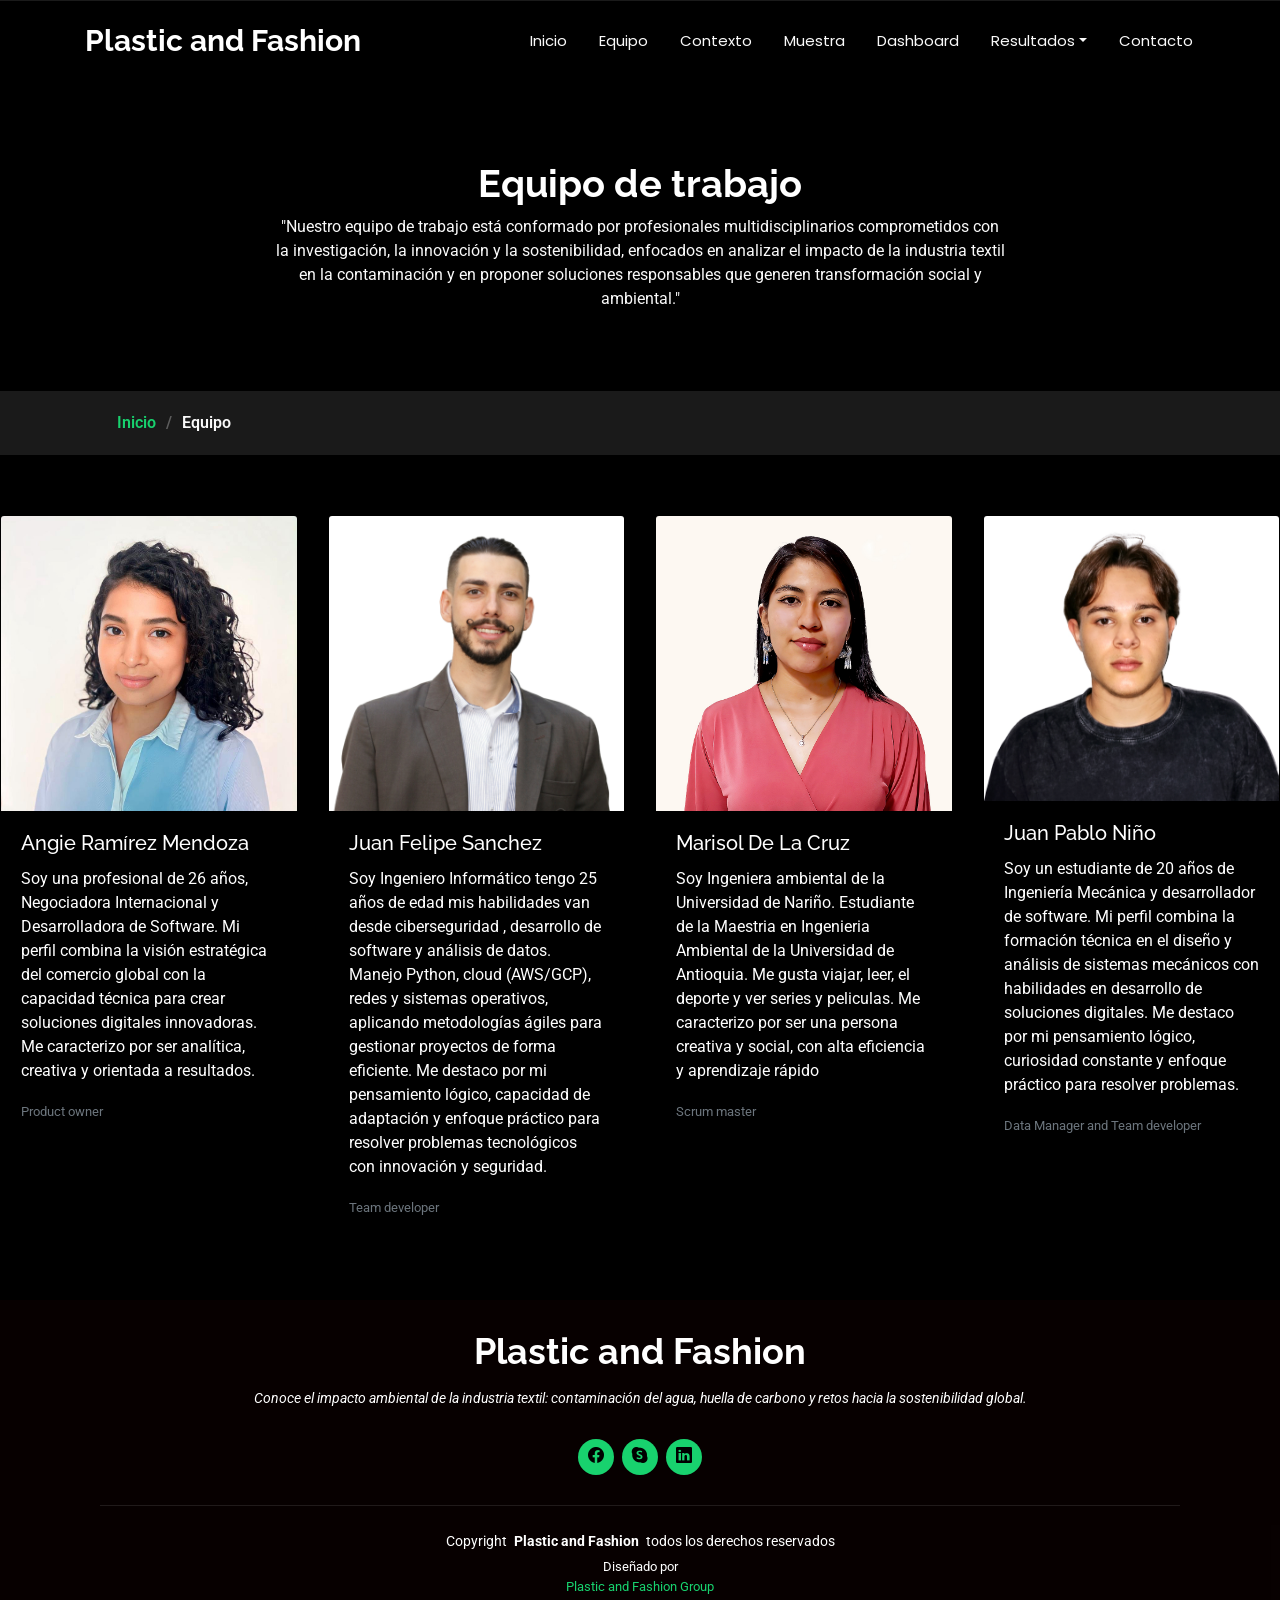
==== commit 80b29270: "actualizacion-escritura actualizacion-escritura" ====
--- a/about.html
+++ b/about.html
@@ -107,7 +107,7 @@
 
 <div class="card-deck bg-transparent">
   <div class="card bg-transparent text-white">
-    <img class="card-img-top" src="assets\img\person\Angie.jpg" alt="Card image cap">
+    <img class="card-img-top" src="assets/img/person/angie.jpg" alt="Card image cap">
     <div class="card-body">
       <h5 class="card-title">Angie Ramírez Mendoza</h5>
       <p class="card-text">Soy una profesional de 26 años, Negociadora Internacional y Desarrolladora de Software. Mi perfil combina la visión estratégica del comercio global con la capacidad técnica para crear soluciones digitales innovadoras. Me caracterizo por ser analítica, creativa y orientada a resultados.</p>
@@ -115,7 +115,7 @@
     </div>
   </div>
   <div class="card bg-transparent text-white">
-    <img class="card-img-top" src="assets\img\person\juanfelipe.jpg" alt="Card image cap">
+    <img class="card-img-top" src="assets/img/person/juanfelipe.jpg" alt="Card image cap">
     <div class="card-body">
       <h5 class="card-title">Juan Felipe Sanchez</h5>
       <p class="card-text">Soy Ingeniero Informático tengo 25 años de edad mis habilidades van desde ciberseguridad , desarrollo de software y análisis de datos. Manejo Python, cloud (AWS/GCP), redes y sistemas operativos, aplicando metodologías ágiles para gestionar proyectos de forma eficiente. Me destaco por mi pensamiento lógico, capacidad de adaptación y enfoque práctico para resolver problemas tecnológicos con innovación y seguridad.</p>
@@ -123,7 +123,7 @@
     </div>
   </div>
   <div class="card bg-transparent text-white">
-    <img class="card-img-top" src="assets\img\person\marisol.jpg" alt="Card image cap">
+    <img class="card-img-top" src="assets/img/person/marisol.jpg" alt="Card image cap">
     <div class="card-body">
       <h5 class="card-title">Marisol De La Cruz</h5>
       <p class="card-text">Soy Ingeniera ambiental de la Universidad de Nariño. Estudiante de la Maestria en Ingenieria Ambiental de la Universidad de Antioquia. Me gusta viajar, leer, el deporte y ver series y peliculas. Me caracterizo por ser una persona creativa y social, con alta eficiencia y aprendizaje rápido</p>
@@ -131,7 +131,7 @@
     </div>
   </div>
   <div class="card bg-transparent text-white">
-    <img class="card-img-top" src="assets\img\person\juanpablo.jpg" alt="Card image cap">
+    <img class="card-img-top" src="assets/img/person/juanpablo.jpg" alt="Card image cap">
     <div class="card-body">
       <h5 class="card-title">Juan Pablo Niño</h5>
       <p class="card-text">Soy un estudiante de 20 años de Ingeniería Mecánica y desarrollador de software. Mi perfil combina la formación técnica en el diseño y análisis de sistemas mecánicos con habilidades en desarrollo de soluciones digitales. Me destaco por mi pensamiento lógico, curiosidad constante y enfoque práctico para resolver problemas.</p>
